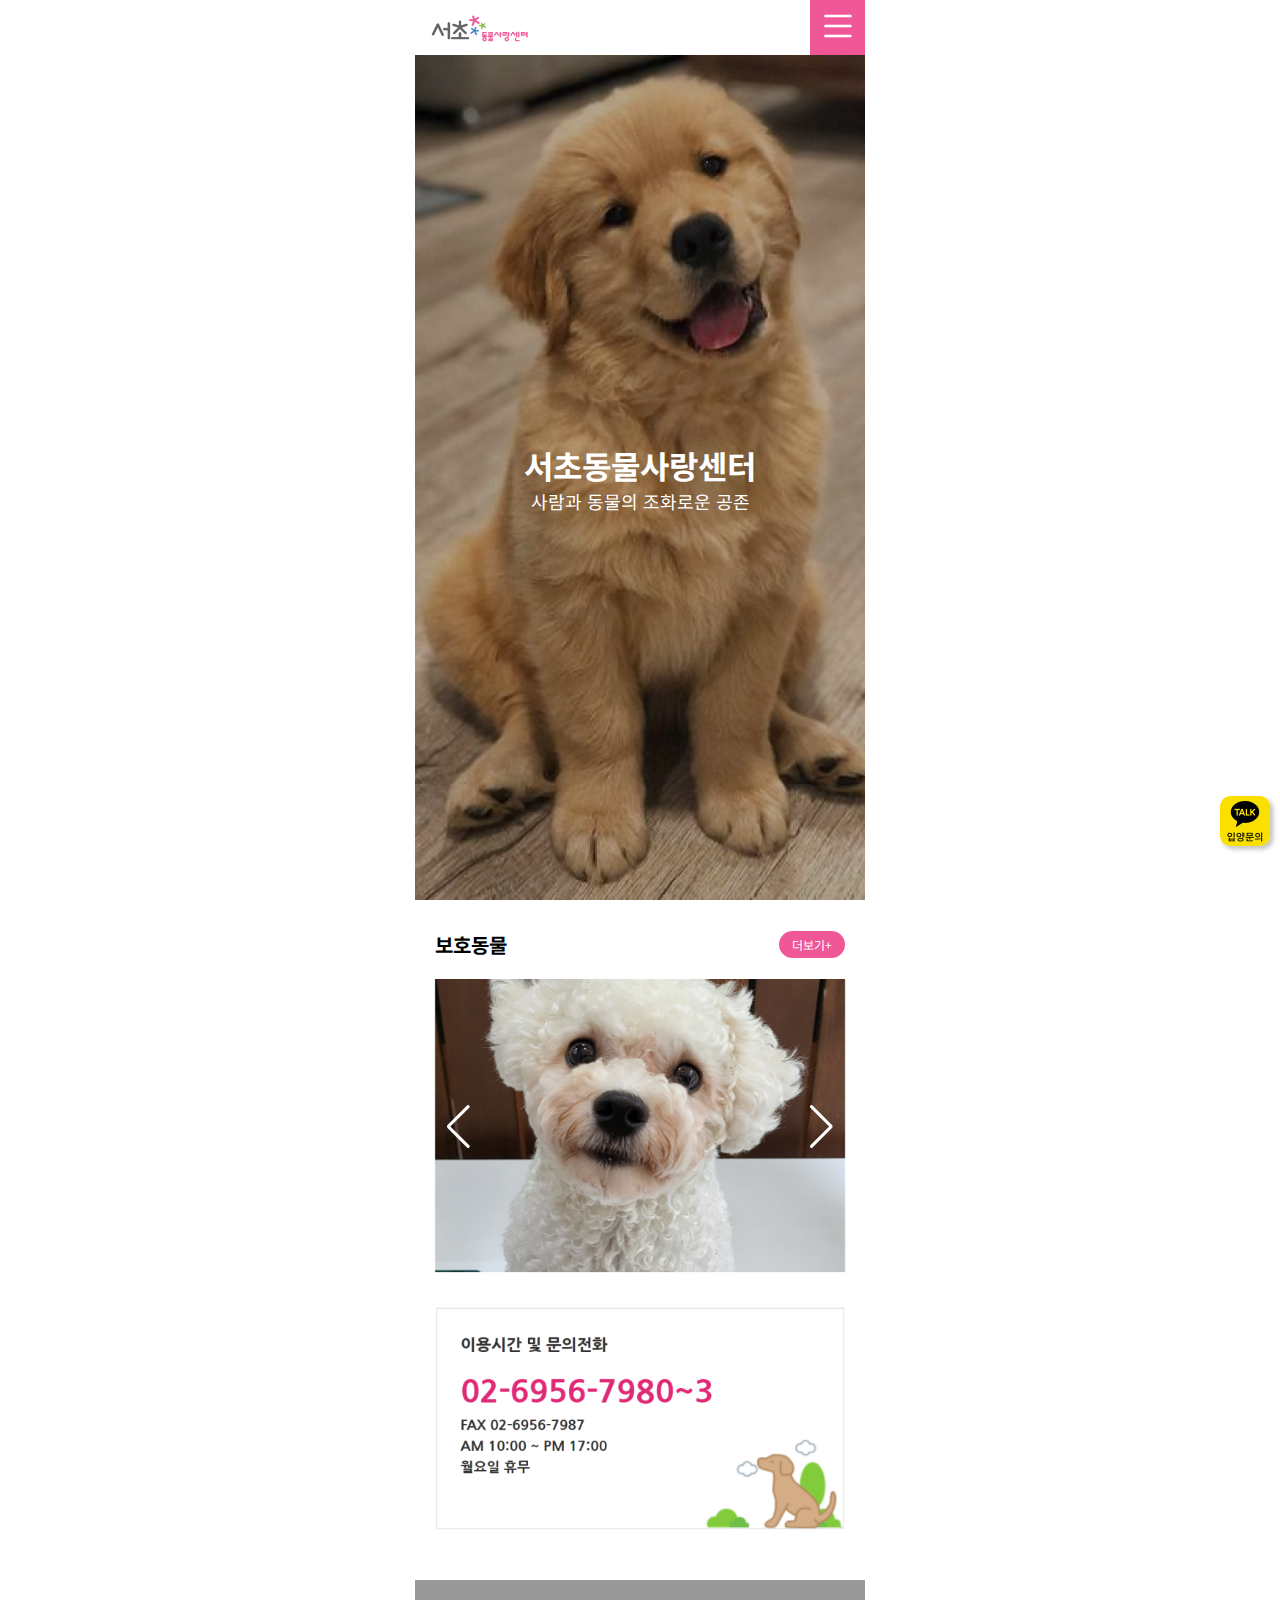
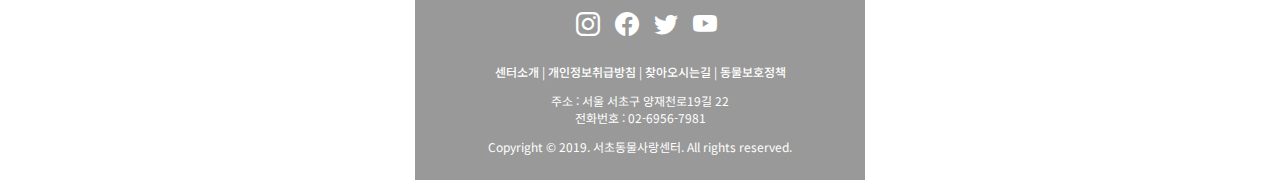
==== index.html @ a9973dcf "Add files via upload" ====
<!DOCTYPE html>
<html lang="ko">

<head>
    <meta charset="UTF-8">
    <meta http-equiv="X-UA-Compatible" content="IE=edge">
    <meta name="viewport" content="width=device-width, initial-scale=1.0">
    <!-- 타이틀(페이지별 변경 필요) -->
    <title>서초동물사랑센터</title>
    <!-- css -->
    <link rel="stylesheet" href="./css/style.css">
    <!-- swiper -->
    <link rel="stylesheet" href="https://unpkg.com/swiper@8/swiper-bundle.min.css" />
    <!-- icon -->
    <link rel="stylesheet" href="https://cdn.jsdelivr.net/npm/bootstrap-icons@1.8.3/font/bootstrap-icons.css">
    <!-- 제이쿼리 -->
    <script src="https://ajax.googleapis.com/ajax/libs/jquery/3.5.1/jquery.min.js"></script>
    <!-- swiper -->
    <script src="https://unpkg.com/swiper@8/swiper-bundle.min.js"></script>
    <!-- 자바스크립트 -->
    <script src="./js/app.js"></script>
</head>

<body id="main">
    <header id="main-header">
        <h1>
            <a href="index.html">
                <img src="./images/logo.png" alt="로고">
            </a>
        </h1>
        <nav id="icon-menu">
            <button id="toggle-btn"><i class="bi bi-list"></i></button>
        </nav>
        <nav id="gnb">
            <ul>
                <li><a href="center.html">센터 소개</a></li>
                <li><a href="process.html">입양 안내</a></li>
                <li><a href="#">커뮤니티</a></li>
                <li><a href="#">교육</a></li>
            </ul>
            <button id="btn-close"><i class="bi bi-x"></i></button>
        </nav>
    </header>

    <main>
        <div class="title">
            <h1>서초동물사랑센터</h1>
            <h2>사람과 동물의 조화로운 공존</h2>
        </div>
        <div class="kakao">
            <a href="./"><img src="./images/kakao.png" alt="카카오"></a>
        </div>
        <div class="protection">
            <h2>보호동물</h2>
            <a href="notice.html" class="add-btn">더보기+</a>
        </div>
        <div class="swiper">
            <!-- 필수/추가 UI 구성요소 -->
            <div class="swiper-wrapper">
                <!-- 슬라이더 본체(여기에 이미지 삽입) -->
                <div class="swiper-slide">
                    <a href="detail.html">
                        <img src="./images/main-dog1.png" alt="dog1">
                    </a>
                </div>
                <div class="swiper-slide">
                    <a href="detail.html">
                        <img src="./images/main-dog2.png" alt="dog2">
                    </a>
                </div>
                <div class="swiper-slide">
                    <a href="detail.html">
                        <img src="./images/main-dog3.png" alt="dog3">
                    </a>
                </div>
                <div class="swiper-slide">
                    <a href="detail.html">
                        <img src="./images/main-dog4.png" alt="dog4">
                    </a>
                </div>
                <div class="swiper-slide">
                    <a href="detail.html">
                        <img src="./images/main-dog5.png" alt="dog5">
                    </a>
                </div>
                <div class="swiper-slide">
                    <a href="detail.html">
                        <img src="./images/main-dog6.png" alt="dog6">
                    </a>
                </div>
            </div>
            <!-- 좌우 이동 버튼(옵션) -->
            <div class="swiper-button-prev"></div>
            <div class="swiper-button-next"></div>
        </div><!-- swiper -->

        <div class="main-info">
            <img src="./images/main-info.png" alt="이용시간사진">
        </div>
    </main>

    <footer id="footer">
        <div class="footer-sns">
            <a href="https://www.instagram.com/seocho_animal/"><i class="bi bi-instagram"></i></a>
            <a href="#"><i class="bi bi-facebook"></i></a>
            <a href="#"><i class="bi bi-twitter"></i></a>
            <a href="#"><i class="bi bi-youtube"></i></a>
        </div>
        <div class="footer-menu">
            <a href="center.html">센터소개 </a><span>|</span>
            <a href="#">개인정보취급방침 </a><span>|</span>
            <a href="#">찾아오시는길 </a><span>|</span>
            <a href="#">동물보호정책</a>
        </div>
        <p class="address">주소 : 서울 서초구 양재천로19길 22<br>
            전화번호 : 02-6956-7981</p>
        <p class="copy">Copyright © 2019. 서초동물사랑센터. All rights reserved.</p>
    </footer>
</body>
</html>
---- css/style.css ----
@import url('reset.css');
@import url('notice.css');
@import url('detail.css');
@import url('process.css');
@import url('rules.css');
@import url('center.css');
@import url('https://fonts.googleapis.com/css2?family=Noto+Sans+KR:wght@400;700&display=swap');
@import url("https://cdn.jsdelivr.net/npm/bootstrap-icons@1.8.3/font/bootstrap-icons.css");

:root {
    --main-color: #EF5797;
    --sub-color01: #7FC241;
    --sub-color02: #4E88C7;
    --text-color: #000000;
    --bg-color01: #999999;
    --bg-color02: #F4F4F4;
    --bg-color03: #fff;
    --header-height: 55px;
    --footer-height: 200px;
}

body {
    font-family: 'Noto Sans KR', sans-serif;
    font-size: 14px;
    font-weight: 400;
    background-color: var(--bg-color03);
    color: var(--text-color);
    /*   pc에서 작게 보이게   */
    max-width: 450px;
    margin: 0 auto;
    width: 100%;
}

input,
button {
    cursor: pointer;
}

.bi {
    font-size: 40px;
}

/*------------------------header----------------------*/

#main-header {
    display: flex;
    justify-content: space-between;
}

/*로고*/
#main-header h1 {
    padding-top: 12px;
    padding-left: 15px;
}

#main-header h1 img {
    width: 100px;
}


/*헤더 버튼*/
#icon-menu button {
    border-style: none;
    background-color: var(--main-color);
    color: #fff;
    width: var(--header-height);
    height: var(--header-height);
}

/*------------------------gnb---------------------------*/
#gnb {
    background: #fff;
    position: fixed;
    width: 80%;
    height: 100vh;
    top: 0;
    right: 0;
    transform: translateX(100%);
    transition-duration: 0.7s;
    z-index: 999;
    -webkit-transform: translateX(100%);
    -moz-transform: translateX(100%);
    -ms-transform: translateX(100%);
    -o-transform: translateX(100%);
}

#gnb.on {
    transform: translateX(0%);
    /*gnb켜지면 메인 어두워지게(추후수정)*/
}

#gnb a:hover {
    color: var(--main-color);
    font-weight: 700;
}

/*gnb detail menu*/
#gnb ul {
    position: absolute;
    width: 100%;
    top: 55px;
}

#gnb ul li {
    border-bottom: 1px solid rgb(200, 200, 200);
}

#gnb ul li a {
    display: block;
    padding-left: 20px;
    padding-right: 20px;
    padding-bottom: 10px;
    padding-top: 10px;
    font-size: 18px;
    color: var(--text-color);
}

/*닫기 버튼*/
#btn-close {
    position: absolute;
    background-color: var(--main-color);
    color: var(--bg-color03);
    right: 0px;
    top: 0px;
    width: var(--header-height);
    height: var(--header-height);
    border-style: none;
    text-decoration: none;
}

#btn-close .bi {
    font-size: 50px;
}

/* --------------------index(main)-------------------------- */

/* 서초동물사랑센터 - 리트리버*/
#main .title {
    display: flex;
    flex-direction: column;
    align-items: center;
    justify-content: center;
    width: 100%;
    height: calc(100vh - var(--header-height));
    color: var(--bg-color03);
    background-image: url(../images/main-title-bg.png);
    background-repeat: no-repeat;
    background-size: cover;
    background-position: center;
    color: var(--bg-color03);
    margin-bottom: 30px;
}

#main main h1 {
    font-weight: 700;
    font-size: 32px;
}

#main main h2 {
    font-weight: 400;
    font-size: 18px;
}

#main .kakao {
    position: fixed;
    right: 10px;
    bottom: 50px;
    z-index: 999;
}

#main .kakao img {
    width: 50px;
    height: 50px;
    border-radius: 10px;
    box-shadow: 3px 3px 5px rgba(0, 0, 0, 0.25);
}

/* 보호동물 */
#main .protection {
    display: flex;
    justify-content: space-between;
    align-items: center;
    margin: 20px;
}

#main .protection h2 {
    font-weight: 700;
    font-size: 20px;
}

/* 더보기+ */
#main .add-btn {
    display: flex;
    flex-direction: row;
    justify-content: center;
    align-items: center;
    background-color: var(--main-color);
    color: #fff;
    width: 66px;
    height: 27px;
    border-radius: 100px;
    font-size: 12px;
}

#main .swiper .swiper-slide {
    display: flex;
    justify-content: center;
    align-items: center;
    padding: 20px;
    padding-top: 0;
    padding-bottom: 0;
}

#main .swiper-slide img {
    width: 100%;
}

#main .swiper .swiper-button-prev {
    color: var(--bg-color03);
    margin-left: 20px;
}

#main .swiper .swiper-button-next {
    color: var(--bg-color03);
    margin-right: 20px;
}

/* 보호동물사진 이용시간사진*/
#main .main-info {
    display: flex;
    flex-direction: column;
    margin: 20px;
    margin-top: 30px;
}

/*-----------------------footer--------------------------*/

#footer {
    width: 100%;
    height: var(--footer-height);
    background: var(--bg-color01);
    color: #fff;
    font-size: 12px;
    display: flex;
    flex-wrap: wrap;
    align-items: center;
    flex-direction: column;
    justify-content: center;
    text-align: center;
    margin-top: 50px;
    /* position: absolute;
    bottom: 0; */
}

#footer a {
    color: #fff;
}

#footer .footer-sns {
    padding-bottom: 23px;
}

/*글자 굵기*/
#footer .footer-menu a {
    font-weight: 500;
}

/*아이콘 사이 여백*/
#footer .bi {
    font-size: 24px;
    margin-left: 0.5em;
}

/*줄 사이 간격*/
#footer .footer-menu {
    padding-bottom: 12px;
}


#footer .address {
    padding-bottom: 12px;
}
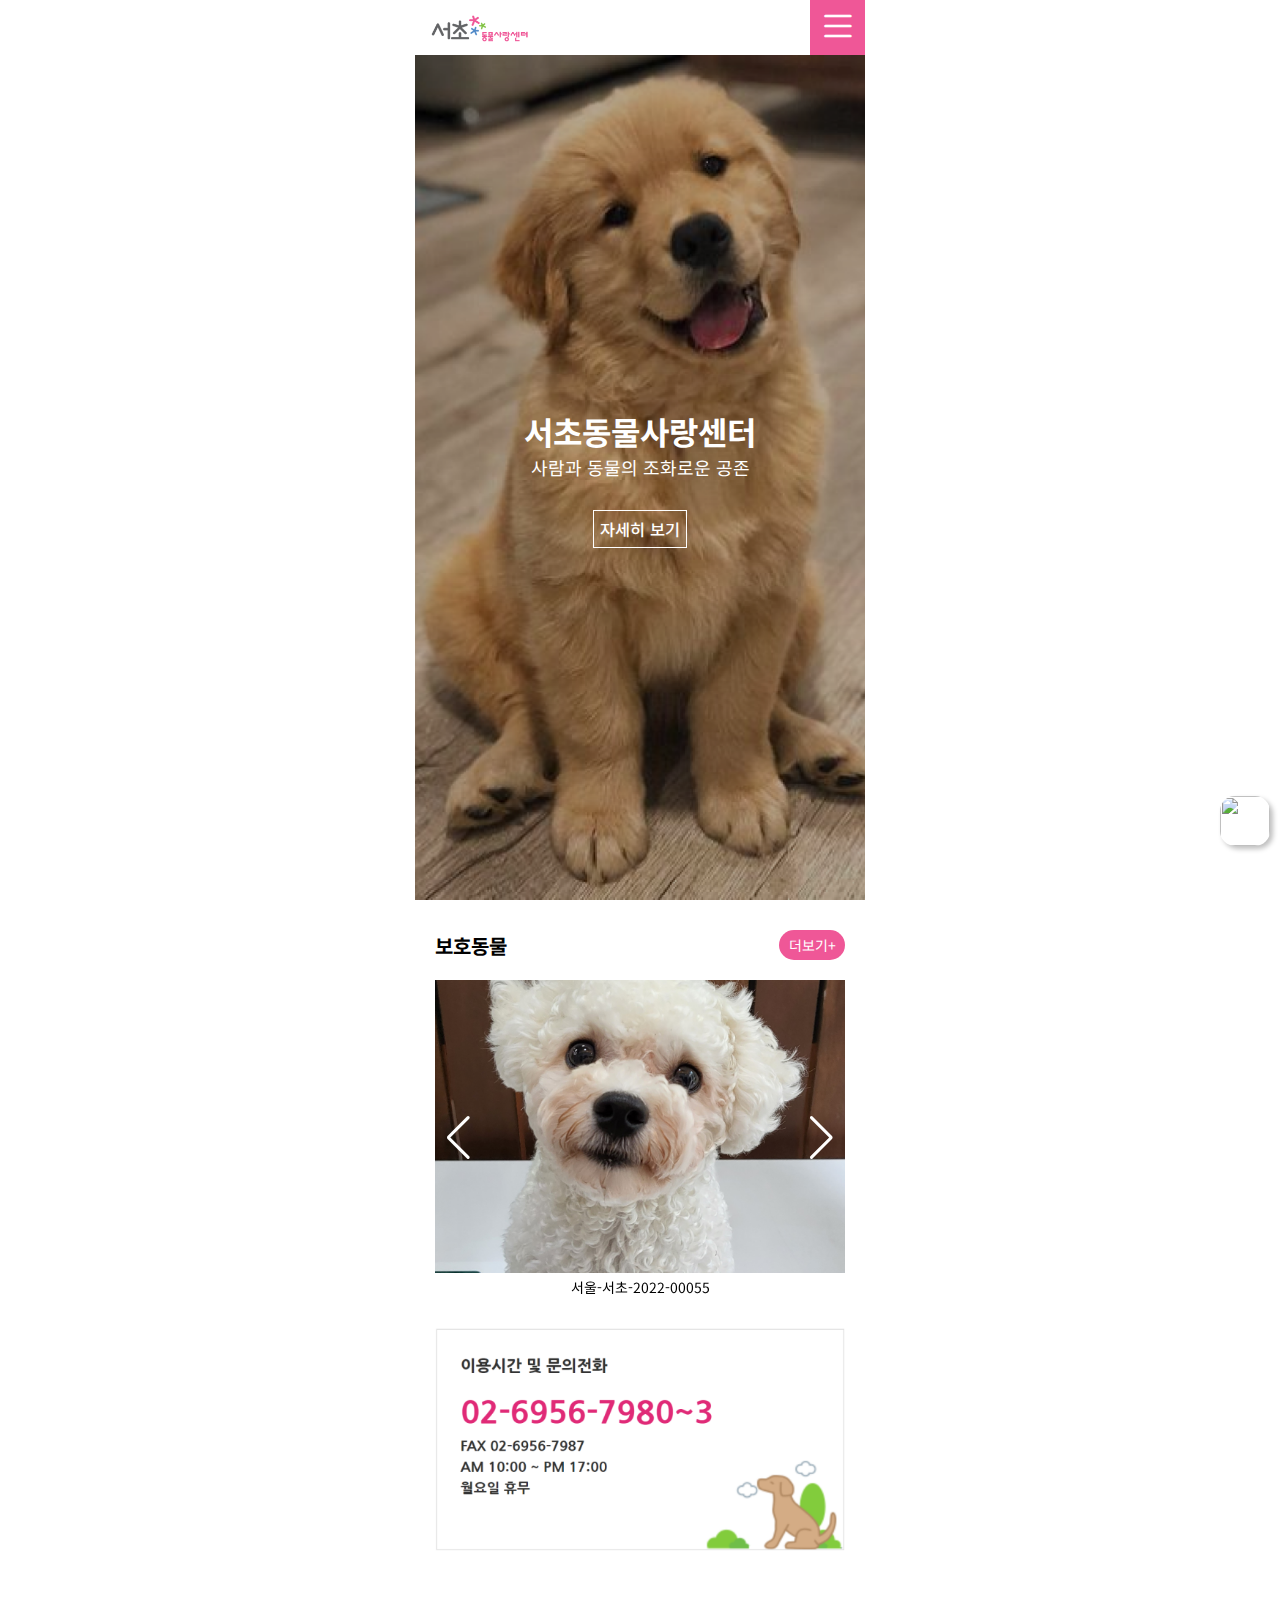
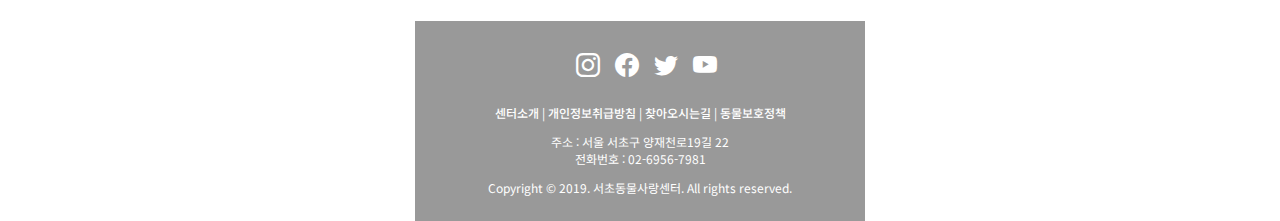
==== commit 57578494: "Add files via upload" ====
--- a/index.html
+++ b/index.html
@@ -5,6 +5,11 @@
     <meta charset="UTF-8">
     <meta http-equiv="X-UA-Compatible" content="IE=edge">
     <meta name="viewport" content="width=device-width, initial-scale=1.0">
+
+    <meta property="og:title" content="서초동물사랑센터">
+    <meta property="og:image" content="./images/logo.png">
+
+
     <!-- 타이틀(페이지별 변경 필요) -->
     <title>서초동물사랑센터</title>
     <!-- css -->
@@ -13,108 +18,169 @@
     <link rel="stylesheet" href="https://unpkg.com/swiper@8/swiper-bundle.min.css" />
     <!-- icon -->
     <link rel="stylesheet" href="https://cdn.jsdelivr.net/npm/bootstrap-icons@1.8.3/font/bootstrap-icons.css">
+    <!--AOS-->
+    <link href="https://unpkg.com/aos@2.3.1/dist/aos.css" rel="stylesheet">
     <!-- 제이쿼리 -->
     <script src="https://ajax.googleapis.com/ajax/libs/jquery/3.5.1/jquery.min.js"></script>
     <!-- swiper -->
     <script src="https://unpkg.com/swiper@8/swiper-bundle.min.js"></script>
+    <script src="https://unpkg.com/aos@2.3.1/dist/aos.js"></script>
     <!-- 자바스크립트 -->
     <script src="./js/app.js"></script>
 </head>
 
 <body id="main">
-    <header id="main-header">
-        <h1>
-            <a href="index.html">
-                <img src="./images/logo.png" alt="로고">
+    <div class="page">
+        <header id="main-header">
+            <h1>
+                <a href="index.html">
+                    <img src="./images/logo.png" alt="로고">
+                </a>
+            </h1>
+            <nav id="icon-menu">
+                <button id="toggle-btn"><i class="bi bi-list"></i></button>
+            </nav>
+
+            <nav id="gnb">
+
+                <ul>
+                    <li id="cate01" class="gnbMenu"><a href="#">센터 소개</a>
+                        <ol class="slideSubMenu sub01">
+                            <li class="subCate"><a href="center.html">센터 소개</a></li>
+                            <li class="subCate"><a href="rule.html">이용 수칙</a></li>
+                            <li class="subCate"><a href="map.html">오시는길</a></li>
+                        </ol>
+                    </li>
+
+                    <li id="cate02" class="gnbMenu"><a href="#">입양 안내</a>
+                        <ol class="slideSubMenu sub02">
+                            <li class="subCate"><a href="process.html">입양 절차</a></li>
+                            <li class="subCate"><a href="notice.html">입양 공고</a></li>
+                            <li class="subCate"><a href="#">입양 후 소식</a></li>
+                        </ol>
+                    </li>
+
+                    <li id="cate03" class="gnbMenu"><a href="#">커뮤니티</a></li>
+
+                    <li id="cate04" class="gnbMenu"><a href="#">교육</a></li>
+
+                </ul>
+                <button id="btn-close"><i class="bi bi-x"></i></button>
+            </nav>
+        </header>
+
+        <main>
+            <div class="title">
+                <h1>서초동물사랑센터</h1>
+                <h2>사람과 동물의 조화로운 공존</h2>
+                <a href="notice.html">
+                    <h3>자세히 보기</h3>
+                </a>
+            </div>
+
+
+            <!--카카오 상담 버튼-->
+            <script type="text/javascript" src="//dapi.kakao.com/v2/maps/sdk.js?appkey=당신의api아이디"></script>
+
+            <div class="kakao"> 
+                <button type="button" id="kakao-talk-channel-chat-button" data-channel-public-id="_xcLqmC"
+                style="border: 0px; background-color:transparent; cursor:pointer;" onclick="open_kakao_channel();">
+                <!-- 본인이 제작한 이미지를 img에 연결하면 됨 -->
+                <img alt="" src="http://bed072.godohosting.com/web/talk_btn01.png" style="width: 50px; height: 50px;">
+              </button>
+            </div>
+
+            <script>
+                // 카카오 채널 열기
+                function open_kakao_channel() {
+                  Kakao.Channel.addChannel({
+                    channelPublicId: '_xcLqmC'
+                  });
+                }
+            
+                (function (d, s, id) {
+                  var js, fjs = d.getElementsByTagName(s)[0];
+                  if (d.getElementById(id)) return;
+                  js = d.createElement(s); js.id = id;
+                  js.src = '//developers.kakao.com/sdk/js/kakao.plusfriend.min.js';
+                  fjs.parentNode.insertBefore(js, fjs);
+                })(document, 'script', 'kakao-js-sdk');
+              </script>
+              
+
+            <div class="protection">
+                <h2>보호동물</h2>
+                <a href="notice.html" class="add-btn">더보기+</a>
+            </div>
+            <div class="swiper">
+                <!-- 필수/추가 UI 구성요소 -->
+                <div class="swiper-wrapper">
+                    <!-- 슬라이더 본체(여기에 이미지 삽입) -->
+                    <div class="swiper-slide">
+                        <a href="detail.html">
+                            <img src="./images/main-dog1.png" alt="dog1">
+                            <p>서울-서초-2022-00055</p>
+                        </a>
+                    </div>
+                    <div class="swiper-slide">
+                        <a href="detail.html">
+                            <img src="./images/main-dog2.png" alt="dog2">
+                            <p>서울-서초-2022-00050</p>
+                        </a>
+                    </div>
+                    <div class="swiper-slide">
+                        <a href="detail.html">
+                            <img src="./images/main-dog3.png" alt="dog3">
+                            <p>서울-서초-2022-00045</p>
+                        </a>
+                    </div>
+                    <div class="swiper-slide">
+                        <a href="detail.html">
+                            <img src="./images/main-dog4.png" alt="dog4">
+                            <p>서울-서초-2022-00032</p>
+                        </a>
+                    </div>
+                    <div class="swiper-slide">
+                        <a href="detail.html">
+                            <img src="./images/main-dog5.png" alt="dog5">
+                            <p>서울-서초-2022-00028</p>
+                        </a>
+                    </div>
+                    <div class="swiper-slide">
+                        <a href="detail.html">
+                            <img src="./images/main-dog6.png" alt="dog6">
+                            <p>서울-서초-2022-00021</p>
+                        </a>
+                    </div>
+                </div>
+                <!-- 좌우 이동 버튼(옵션) -->
+                <div class="swiper-button-prev"></div>
+                <div class="swiper-button-next"></div>
+            </div><!-- swiper -->
+
+            <a class="main-info" href="tel:02-6956-7980">
+                <img src="./images/main-info.png" alt="이용시간사진">
             </a>
-        </h1>
-        <nav id="icon-menu">
-            <button id="toggle-btn"><i class="bi bi-list"></i></button>
-        </nav>
-        <nav id="gnb">
-            <ul>
-                <li><a href="center.html">센터 소개</a></li>
-                <li><a href="process.html">입양 안내</a></li>
-                <li><a href="#">커뮤니티</a></li>
-                <li><a href="#">교육</a></li>
-            </ul>
-            <button id="btn-close"><i class="bi bi-x"></i></button>
-        </nav>
-    </header>
+        </main>
 
-    <main>
-        <div class="title">
-            <h1>서초동물사랑센터</h1>
-            <h2>사람과 동물의 조화로운 공존</h2>
-        </div>
-        <div class="kakao">
-            <a href="./"><img src="./images/kakao.png" alt="카카오"></a>
-        </div>
-        <div class="protection">
-            <h2>보호동물</h2>
-            <a href="notice.html" class="add-btn">더보기+</a>
-        </div>
-        <div class="swiper">
-            <!-- 필수/추가 UI 구성요소 -->
-            <div class="swiper-wrapper">
-                <!-- 슬라이더 본체(여기에 이미지 삽입) -->
-                <div class="swiper-slide">
-                    <a href="detail.html">
-                        <img src="./images/main-dog1.png" alt="dog1">
-                    </a>
-                </div>
-                <div class="swiper-slide">
-                    <a href="detail.html">
-                        <img src="./images/main-dog2.png" alt="dog2">
-                    </a>
-                </div>
-                <div class="swiper-slide">
-                    <a href="detail.html">
-                        <img src="./images/main-dog3.png" alt="dog3">
-                    </a>
-                </div>
-                <div class="swiper-slide">
-                    <a href="detail.html">
-                        <img src="./images/main-dog4.png" alt="dog4">
-                    </a>
-                </div>
-                <div class="swiper-slide">
-                    <a href="detail.html">
-                        <img src="./images/main-dog5.png" alt="dog5">
-                    </a>
-                </div>
-                <div class="swiper-slide">
-                    <a href="detail.html">
-                        <img src="./images/main-dog6.png" alt="dog6">
-                    </a>
-                </div>
+        <footer id="footer">
+            <div class="footer-sns">
+                <a href="https://www.instagram.com/seocho_animal/"><i class="bi bi-instagram"></i></a>
+                <a href="#"><i class="bi bi-facebook"></i></a>
+                <a href="#"><i class="bi bi-twitter"></i></a>
+                <a href="#"><i class="bi bi-youtube"></i></a>
             </div>
-            <!-- 좌우 이동 버튼(옵션) -->
-            <div class="swiper-button-prev"></div>
-            <div class="swiper-button-next"></div>
-        </div><!-- swiper -->
+            <div class="footer-menu">
+                <a href="center.html">센터소개 </a><span>|</span>
+                <a href="#">개인정보취급방침 </a><span>|</span>
+                <a href="#">찾아오시는길 </a><span>|</span>
+                <a href="#">동물보호정책</a>
+            </div>
+            <p class="address">주소 : 서울 서초구 양재천로19길 22<br>
+                전화번호 : 02-6956-7981</p>
+            <p class="copy">Copyright © 2019. 서초동물사랑센터. All rights reserved.</p>
+        </footer>
+    </div>
+</body>
 
-        <div class="main-info">
-            <img src="./images/main-info.png" alt="이용시간사진">
-        </div>
-    </main>
-
-    <footer id="footer">
-        <div class="footer-sns">
-            <a href="https://www.instagram.com/seocho_animal/"><i class="bi bi-instagram"></i></a>
-            <a href="#"><i class="bi bi-facebook"></i></a>
-            <a href="#"><i class="bi bi-twitter"></i></a>
-            <a href="#"><i class="bi bi-youtube"></i></a>
-        </div>
-        <div class="footer-menu">
-            <a href="center.html">센터소개 </a><span>|</span>
-            <a href="#">개인정보취급방침 </a><span>|</span>
-            <a href="#">찾아오시는길 </a><span>|</span>
-            <a href="#">동물보호정책</a>
-        </div>
-        <p class="address">주소 : 서울 서초구 양재천로19길 22<br>
-            전화번호 : 02-6956-7981</p>
-        <p class="copy">Copyright © 2019. 서초동물사랑센터. All rights reserved.</p>
-    </footer>
-</body>
 </html>--- a/css/style.css
+++ b/css/style.css
@@ -2,8 +2,9 @@
 @import url('notice.css');
 @import url('detail.css');
 @import url('process.css');
-@import url('rules.css');
+@import url('rule.css');
 @import url('center.css');
+@import url('map.css');
 @import url('https://fonts.googleapis.com/css2?family=Noto+Sans+KR:wght@400;700&display=swap');
 @import url("https://cdn.jsdelivr.net/npm/bootstrap-icons@1.8.3/font/bootstrap-icons.css");
 
@@ -19,16 +20,14 @@
     --footer-height: 200px;
 }
 
+
 body {
+    width: 100%;
     font-family: 'Noto Sans KR', sans-serif;
     font-size: 14px;
     font-weight: 400;
     background-color: var(--bg-color03);
     color: var(--text-color);
-    /*   pc에서 작게 보이게   */
-    max-width: 450px;
-    margin: 0 auto;
-    width: 100%;
 }
 
 input,
@@ -69,27 +68,27 @@
 
 /*------------------------gnb---------------------------*/
 #gnb {
+    display: none;
     background: #fff;
+    /* position: absolute; */
     position: fixed;
     width: 80%;
     height: 100vh;
     top: 0;
     right: 0;
     transform: translateX(100%);
-    transition-duration: 0.7s;
+    transition-duration: 0.4s;
     z-index: 999;
-    -webkit-transform: translateX(100%);
-    -moz-transform: translateX(100%);
-    -ms-transform: translateX(100%);
-    -o-transform: translateX(100%);
-}
-
-#gnb.on {
+    box-shadow : rgba(0,0,0,0.5) 0 0 0 9999px;
+    z-index : 100;
+}
+
+ #gnb.on {
+    display: block;
     transform: translateX(0%);
-    /*gnb켜지면 메인 어두워지게(추후수정)*/
-}
-
-#gnb a:hover {
+}
+
+#gnb .gnbMenu a:hover {
     color: var(--main-color);
     font-weight: 700;
 }
@@ -101,11 +100,17 @@
     top: 55px;
 }
 
-#gnb ul li {
-    border-bottom: 1px solid rgb(200, 200, 200);
-}
-
-#gnb ul li a {
+#gnb .gnbMenu > a {
+    border-bottom: 1px solid #F4F4F4;
+}
+
+#gnb .gnbMenu {
+    content: "";
+    display: block;
+    clear: both;
+}
+
+#gnb .gnbMenu a {
     display: block;
     padding-left: 20px;
     padding-right: 20px;
@@ -115,6 +120,52 @@
     color: var(--text-color);
 }
 
+/*디테일 서브 메뉴*/
+#gnb .slideSubMenu .subCate a {
+    padding-top: 7px;
+    padding-left: 30px;
+}
+
+#cate01 .slideSubMenu .subCate:last-child {
+    margin-bottom: 0px;
+    border-bottom: 1px solid #F4F4F4;
+    width: 100%;
+}
+
+#cate02 .slideSubMenu .subCate:last-child {
+    margin-bottom: 0px;
+    border-bottom: 1px solid #F4F4F4;
+    width: 100%;
+}
+
+#gnb .slideSubMenu a {
+    color: rgb(49, 49, 49);
+    font-size: 12px;
+}
+
+#gnb .slideSubMenu a:hover {
+    color: #fff;
+    background: var(--main-color);
+}
+
+#gnb .sub01 {
+    display: none;
+} 
+
+#cate01:hover > .sub01 {
+    display: block;
+}
+
+#gnb .sub02 {
+    display: none;
+}
+
+#cate02:hover > .sub02 {
+    display: block;
+}
+
+
+
 /*닫기 버튼*/
 #btn-close {
     position: absolute;
@@ -133,6 +184,16 @@
 }
 
 /* --------------------index(main)-------------------------- */
+#main {
+    width: 100%;
+}
+
+#main main {
+    position: relative;
+    width: inherit;
+    height: inherit;
+    overflow: hidden;
+}
 
 /* 서초동물사랑센터 - 리트리버*/
 #main .title {
@@ -164,15 +225,25 @@
 #main .kakao {
     position: fixed;
     right: 10px;
+    /* margin-left: calc(50% - 10px); */
     bottom: 50px;
     z-index: 999;
 }
 
 #main .kakao img {
-    width: 50px;
-    height: 50px;
-    border-radius: 10px;
+    width: 60px;
+    height: 60px;
+    border-radius: 15px;
     box-shadow: 3px 3px 5px rgba(0, 0, 0, 0.25);
+}
+
+/* 자세히 보기 */
+main .title h3 {
+    margin-top: 30px;
+    padding: 6px;
+    font-weight: 500;
+    border: 1px solid #fff;
+    color: #fff;
 }
 
 /* 보호동물 */
@@ -197,9 +268,9 @@
     background-color: var(--main-color);
     color: #fff;
     width: 66px;
-    height: 27px;
+    height: 30px;
     border-radius: 100px;
-    font-size: 12px;
+    font-size: 14px;
 }
 
 #main .swiper .swiper-slide {
@@ -213,6 +284,14 @@
 
 #main .swiper-slide img {
     width: 100%;
+}
+
+#main .swiper-slide p {
+    display: flex;
+    justify-content: center;
+    align-items: center;
+    color: #000000;
+    font-size: 14px;
 }
 
 #main .swiper .swiper-button-prev {
